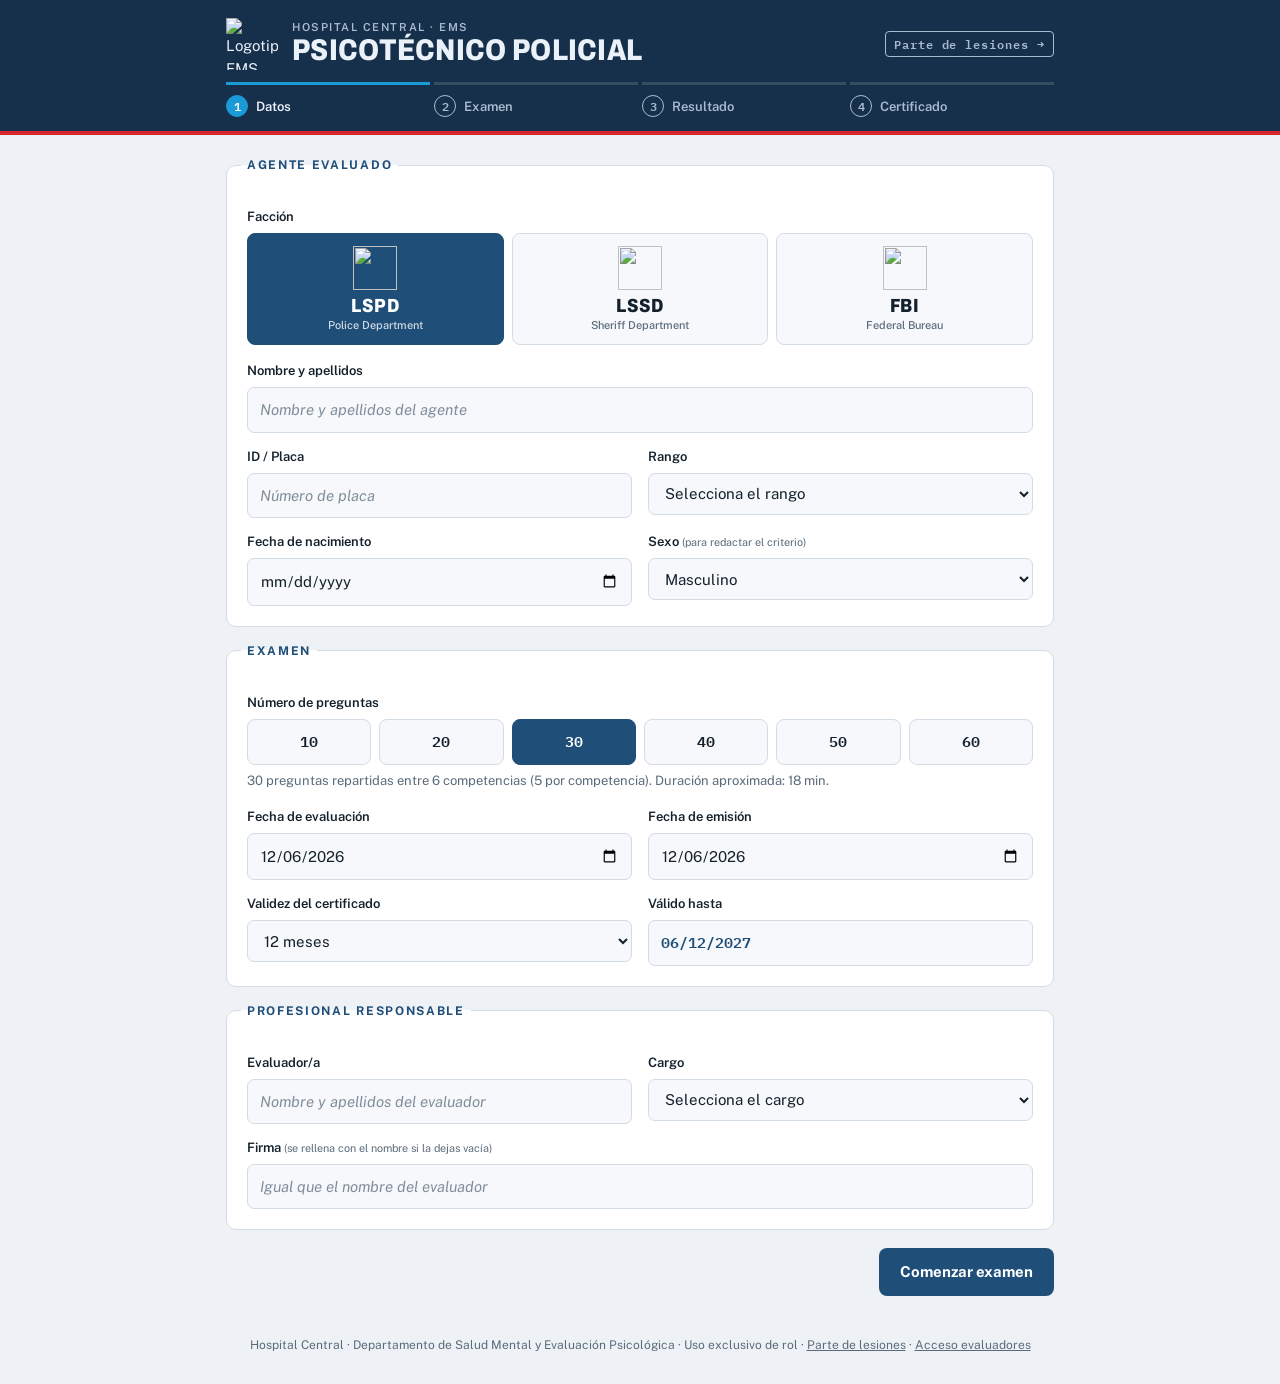
==== index.html @ ef63d001 "Parte médico de lesiones - parte.html: datos del paciente, hechos que refiere (presunto agresor con " ====
<!doctype html>
<html lang="es">
<head>
<meta charset="utf-8">
<meta name="viewport" content="width=device-width, initial-scale=1, viewport-fit=cover">
<title>Psicotécnico Hospital Central</title>
<meta name="description" content="Examen psicotécnico y certificado del Hospital Central para LSPD, LSSD y FBI.">
<!-- App web (inicio en iPhone/Android) -->
<link rel="manifest" href="manifest.webmanifest">
<meta name="theme-color" content="#16304B">
<meta name="apple-mobile-web-app-capable" content="yes">
<meta name="mobile-web-app-capable" content="yes">
<meta name="apple-mobile-web-app-status-bar-style" content="black-translucent">
<meta name="apple-mobile-web-app-title" content="Psicotécnico">
<link rel="apple-touch-icon" href="assets/app/icon-180.png">
<link rel="icon" type="image/png" sizes="192x192" href="assets/app/icon-192.png">
<link rel="apple-touch-startup-image" media="(device-width: 440px) and (device-height: 956px) and (-webkit-device-pixel-ratio: 3) and (orientation: portrait)" href="assets/app/splash-1320x2868.png">
<link rel="apple-touch-startup-image" media="(device-width: 420px) and (device-height: 912px) and (-webkit-device-pixel-ratio: 3) and (orientation: portrait)" href="assets/app/splash-1260x2736.png">
<link rel="apple-touch-startup-image" media="(device-width: 402px) and (device-height: 874px) and (-webkit-device-pixel-ratio: 3) and (orientation: portrait)" href="assets/app/splash-1206x2622.png">
<link rel="apple-touch-startup-image" media="(device-width: 430px) and (device-height: 932px) and (-webkit-device-pixel-ratio: 3) and (orientation: portrait)" href="assets/app/splash-1290x2796.png">
<link rel="apple-touch-startup-image" media="(device-width: 393px) and (device-height: 852px) and (-webkit-device-pixel-ratio: 3) and (orientation: portrait)" href="assets/app/splash-1179x2556.png">
<link rel="apple-touch-startup-image" media="(device-width: 428px) and (device-height: 926px) and (-webkit-device-pixel-ratio: 3) and (orientation: portrait)" href="assets/app/splash-1284x2778.png">
<link rel="apple-touch-startup-image" media="(device-width: 390px) and (device-height: 844px) and (-webkit-device-pixel-ratio: 3) and (orientation: portrait)" href="assets/app/splash-1170x2532.png">
<link rel="apple-touch-startup-image" media="(device-width: 375px) and (device-height: 812px) and (-webkit-device-pixel-ratio: 3) and (orientation: portrait)" href="assets/app/splash-1125x2436.png">
<link rel="apple-touch-startup-image" media="(device-width: 414px) and (device-height: 896px) and (-webkit-device-pixel-ratio: 3) and (orientation: portrait)" href="assets/app/splash-1242x2688.png">
<link rel="apple-touch-startup-image" media="(device-width: 414px) and (device-height: 896px) and (-webkit-device-pixel-ratio: 2) and (orientation: portrait)" href="assets/app/splash-828x1792.png">
<link rel="apple-touch-startup-image" media="(device-width: 414px) and (device-height: 736px) and (-webkit-device-pixel-ratio: 3) and (orientation: portrait)" href="assets/app/splash-1242x2208.png">
<link rel="apple-touch-startup-image" media="(device-width: 375px) and (device-height: 667px) and (-webkit-device-pixel-ratio: 2) and (orientation: portrait)" href="assets/app/splash-750x1334.png">
<link rel="preconnect" href="https://fonts.googleapis.com">
<link rel="preconnect" href="https://fonts.gstatic.com" crossorigin>
<link rel="stylesheet" href="https://fonts.googleapis.com/css2?family=Archivo:wdth,wght@75..100,500..800&family=Public+Sans:wght@400;500;600;700&family=IBM+Plex+Mono:wght@500;600&family=Fraunces:opsz,wght,SOFT,WONK@72,800,100,1&family=Questrial&family=Pinyon+Script&display=swap">
<link rel="stylesheet" href="css/styles.css">
</head>
<body>
<!--APP-->
<header class="cabecera">
  <div class="cabecera-in">
    <img class="cabecera-logo" src="assets/logo-ems.png" alt="Logotipo EMS" width="56" height="56">
    <div class="cabecera-txt">
      <span class="cabecera-org">Hospital Central · EMS</span>
      <h1>Psicotécnico policial</h1>
    </div>
    <a class="facciones-tag enlace-cab" href="parte.html">Parte de lesiones →</a>
  </div>
  <ol class="pasos" id="pasos">
    <li data-paso="datos" class="activo"><span>1</span>Datos</li>
    <li data-paso="examen"><span>2</span>Examen</li>
    <li data-paso="resultado"><span>3</span>Resultado</li>
    <li data-paso="certificado"><span>4</span>Certificado</li>
  </ol>
</header>

<main class="contenedor">

  <!-- 1 · DATOS -->
  <section id="vista-datos" class="vista">
    <form id="form-datos" novalidate>
      <fieldset class="bloque">
        <legend>Agente evaluado</legend>
        <div class="campo campo-ancho">
          <span class="etiqueta" id="lbl-faccion">Facción</span>
          <div class="segmentos faccion" role="radiogroup" aria-labelledby="lbl-faccion">
            <label><input type="radio" name="faccion" id="f-lspd" value="LSPD" checked><span><img src="assets/facciones/lspd-256.png" alt="" width="44" height="44"><b>LSPD</b><small>Police Department</small></span></label>
            <label><input type="radio" name="faccion" id="f-lssd" value="LSSD"><span><img src="assets/facciones/lssd-256.png" alt="" width="44" height="44"><b>LSSD</b><small>Sheriff Department</small></span></label>
            <label><input type="radio" name="faccion" id="f-fbi" value="FBI"><span><img src="assets/facciones/fbi-256.png" alt="" width="44" height="44"><b>FBI</b><small>Federal Bureau</small></span></label>
          </div>
        </div>
        <div class="rejilla">
          <label class="campo campo-ancho"><span class="etiqueta">Nombre y apellidos</span>
            <input id="nombre" name="nombre" required autocomplete="off" placeholder="Nombre y apellidos del agente"></label>
          <label class="campo"><span class="etiqueta">ID / Placa</span>
            <input id="placa" name="placa" required autocomplete="off" placeholder="Número de placa" inputmode="numeric"></label>
          <div class="campo"><label class="etiqueta" for="rango-sel">Rango</label>
            <select id="rango-sel" name="rango-sel" required></select>
            <input id="rango" name="rango" autocomplete="off" placeholder="Escribe el rango" aria-label="Rango (escrito a mano)" hidden></div>
          <label class="campo"><span class="etiqueta">Fecha de nacimiento</span>
            <input id="nacimiento" name="nacimiento" type="date" required></label>
          <label class="campo"><span class="etiqueta">Sexo <small>(para redactar el criterio)</small></span>
            <select id="sexo" name="sexo"><option value="M">Masculino</option><option value="F">Femenino</option></select></label>
        </div>
      </fieldset>

      <fieldset class="bloque">
        <legend>Examen</legend>
        <div class="campo campo-ancho">
          <span class="etiqueta" id="lbl-num">Número de preguntas</span>
          <div class="segmentos numeros" role="radiogroup" aria-labelledby="lbl-num">
            <label><input type="radio" name="num" id="n10" value="10"><span>10</span></label>
            <label><input type="radio" name="num" id="n20" value="20"><span>20</span></label>
            <label><input type="radio" name="num" id="n30" value="30" checked><span>30</span></label>
            <label><input type="radio" name="num" id="n40" value="40"><span>40</span></label>
            <label><input type="radio" name="num" id="n50" value="50"><span>50</span></label>
            <label><input type="radio" name="num" id="n60" value="60"><span>60</span></label>
          </div>
          <p class="ayuda" id="ayuda-num"></p>
        </div>
        <div class="rejilla">
          <label class="campo"><span class="etiqueta">Fecha de evaluación</span>
            <input id="fecha-evaluacion" type="date" required></label>
          <label class="campo"><span class="etiqueta">Fecha de emisión</span>
            <input id="fecha-emision" type="date" required></label>
          <label class="campo"><span class="etiqueta">Validez del certificado</span>
            <select id="validez"><option value="6">6 meses</option><option value="12" selected>12 meses</option><option value="24">24 meses</option></select></label>
          <div class="campo"><span class="etiqueta">Válido hasta</span><output id="valido-hasta" class="dato-fijo">—</output></div>
        </div>
      </fieldset>

      <fieldset class="bloque">
        <legend>Profesional responsable</legend>
        <p class="recordado" id="evaluador-recordado" hidden>Datos del último evaluador recordados en este navegador. <button type="button" class="btn-texto" id="btn-olvidar">Borrar</button></p>
        <div class="rejilla">
          <label class="campo"><span class="etiqueta">Evaluador/a</span>
            <input id="evaluador" required autocomplete="off" placeholder="Nombre y apellidos del evaluador"></label>
          <div class="campo"><label class="etiqueta" for="cargo-sel">Cargo</label>
            <select id="cargo-sel" name="cargo-sel" required></select>
            <input id="cargo" name="cargo" autocomplete="off" placeholder="Escribe el cargo" aria-label="Cargo (escrito a mano)" hidden></div>
          <label class="campo campo-ancho"><span class="etiqueta">Firma <small>(se rellena con el nombre si la dejas vacía)</small></span>
            <input id="firma" autocomplete="off" placeholder="Igual que el nombre del evaluador"></label>
        </div>
      </fieldset>

      <p class="error" id="error-datos" role="alert" hidden></p>
      <div class="acciones">
        <button type="submit" class="btn btn-primario" id="btn-comenzar">Comenzar examen</button>
      </div>
    </form>
  </section>

  <!-- 2 · EXAMEN -->
  <section id="vista-examen" class="vista" hidden>
    <div class="examen-cab">
      <div class="examen-agente"><img id="examen-logo" src="" alt="" width="40" height="40" hidden><span id="examen-agente"></span></div>
      <div class="progreso-txt"><b id="p-actual">1</b> / <span id="p-total">30</span></div>
    </div>
    <div class="barra" aria-hidden="true"><div class="barra-relleno" id="barra"></div></div>
    <article class="pregunta" aria-live="polite">
      <span class="chip" id="p-competencia"></span>
      <h2 id="p-texto"></h2>
      <div class="opciones" id="p-opciones" role="radiogroup" aria-labelledby="p-texto"></div>
      <p class="ayuda teclado">Atajo: teclas 1 a 4 para elegir, Intro para avanzar.</p>
    </article>
    <div class="acciones acciones-examen">
      <button type="button" class="btn btn-sec" id="btn-anterior">Anterior</button>
      <button type="button" class="btn btn-primario" id="btn-siguiente" disabled>Siguiente</button>
    </div>
    <div class="cancelar">
      <button type="button" class="btn-texto" id="btn-cancelar">Cancelar examen</button>
      <div class="confirmar" id="confirmar-cancelar" hidden>
        <span>Se perderán las respuestas.</span>
        <button type="button" class="btn btn-peligro btn-peq" id="btn-cancelar-si">Sí, cancelar</button>
        <button type="button" class="btn btn-sec btn-peq" id="btn-cancelar-no">Seguir</button>
      </div>
    </div>
  </section>

  <!-- 3 · RESULTADO -->
  <section id="vista-resultado" class="vista" hidden>
    <div class="veredicto" id="veredicto">
      <div class="veredicto-num"><span id="r-pct">0</span><small>%</small></div>
      <div class="veredicto-txt">
        <span class="pill" id="r-pill">APTO/A</span>
        <p id="r-resumen"></p>
        <ul class="motivos" id="r-motivos"></ul>
      </div>
    </div>

    <div class="bloque">
      <h3 class="titulo-bloque">Competencias</h3>
      <div class="competencias" id="r-competencias"></div>
    </div>

    <div class="bloque">
      <div class="titulo-fila">
        <h3 class="titulo-bloque">Observaciones del certificado</h3>
        <button type="button" class="btn-texto" id="btn-regenerar">Volver al texto automático</button>
      </div>
      <textarea id="observaciones" rows="4" maxlength="420"></textarea>
      <p class="ayuda" id="ayuda-obs"></p>
      <div class="campo resultado-final">
        <span class="etiqueta" id="lbl-res">Resultado que figurará en el certificado</span>
        <div class="segmentos res" role="radiogroup" aria-labelledby="lbl-res">
          <label><input type="radio" name="res" id="res-apto" value="apto"><span>Apto/a</span></label>
          <label><input type="radio" name="res" id="res-noapto" value="noapto"><span>No apto/a</span></label>
        </div>
        <p class="ayuda" id="ayuda-res"></p>
      </div>
    </div>

    <details class="bloque revision">
      <summary>Revisar respuestas</summary>
      <ol id="r-revision"></ol>
    </details>

    <div class="acciones">
      <button type="button" class="btn btn-sec" id="btn-repetir">Repetir examen</button>
      <button type="button" class="btn btn-primario" id="btn-certificado">Generar certificado</button>
    </div>
  </section>

  <!-- 4 · CERTIFICADO -->
  <section id="vista-certificado" class="vista" hidden>
    <div class="acciones acciones-cert">
      <button type="button" class="btn btn-primario" id="btn-png">Descargar PNG</button>
      <button type="button" class="btn btn-primario" id="btn-pdf">Descargar PDF</button>
      <button type="button" class="btn btn-sec" id="btn-editar">Editar observaciones</button>
      <button type="button" class="btn btn-sec" id="btn-nueva">Nueva evaluación</button>
    </div>
    <p class="aviso" id="aviso-descarga" hidden></p>
    <div class="hoja"><canvas id="lienzo" width="1224" height="2016" aria-label="Certificado de psicotécnico"></canvas></div>
  </section>
</main>

<footer class="pie">Hospital Central · Departamento de Salud Mental y Evaluación Psicológica · Uso exclusivo de rol · <a href="parte.html">Parte de lesiones</a> · <a href="admin.html">Acceso evaluadores</a></footer>
<!--/APP-->

<script src="js/hospital.js"></script>
<script src="js/preguntas.js"></script>
<script src="js/evaluacion.js"></script>
<script src="js/certificado.js"></script>
<script src="js/pdf.js"></script>
<script src="js/app.js"></script>
</body>
</html>
---- css/styles.css ----
/* Layout: cabecera institucional azul marino + columna única de formulario clínico, ancho 860px */
:root {
  --bg: #EEF2F6;
  --surface: #FFFFFF;
  --surface-2: #F6F8FB;
  --ink: #14202B;
  --muted: #5A6B7A;
  --line: #D3DCE5;
  --accent: #1F4E79;
  --accent-ink: #FFFFFF;
  --accent-2: #1A9AD6;
  --ems: #D7262E;
  --ok: #1E7F4F;
  --ok-bg: #E3F3EA;
  --bad: #B3261E;
  --bad-bg: #FBE7E5;
  --warn: #9A6200;
  --head-bg: #16304B;
  --head-ink: #EAF1F8;
  --head-muted: #A9BCCF;

  --f-display: "Archivo", "Arial Narrow", Arial, sans-serif;
  --f-body: "Public Sans", "Segoe UI", Roboto, Arial, sans-serif;
  --f-mono: "IBM Plex Mono", ui-monospace, Menlo, Consolas, monospace;

  --r: 10px;
  --sombra: 0 1px 2px rgba(20, 32, 43, .06), 0 6px 18px rgba(20, 32, 43, .06);
}
@media (prefers-color-scheme: dark) {
  :root:not([data-theme="light"]) {
    --bg: #0D141B; --surface: #15202A; --surface-2: #1A2733; --ink: #E5ECF2; --muted: #93A4B3; --line: #2A3A48;
    --accent: #7DB3E3; --accent-ink: #0B1520; --accent-2: #4FB8E8; --ems: #FF5A60;
    --ok: #5CCB93; --ok-bg: #12301F; --bad: #FF7B70; --bad-bg: #3A1714; --warn: #E7B04A;
    --head-bg: #0A1A2A; --head-ink: #E5ECF2; --head-muted: #8EA4BA;
    --sombra: 0 1px 2px rgba(0, 0, 0, .3); color-scheme: dark;
  }
}
:root[data-theme="dark"] {
  --bg: #0D141B; --surface: #15202A; --surface-2: #1A2733; --ink: #E5ECF2; --muted: #93A4B3; --line: #2A3A48;
  --accent: #7DB3E3; --accent-ink: #0B1520; --accent-2: #4FB8E8; --ems: #FF5A60;
  --ok: #5CCB93; --ok-bg: #12301F; --bad: #FF7B70; --bad-bg: #3A1714; --warn: #E7B04A;
  --head-bg: #0A1A2A; --head-ink: #E5ECF2; --head-muted: #8EA4BA;
  --sombra: 0 1px 2px rgba(0, 0, 0, .3); color-scheme: dark;
}

* { box-sizing: border-box; }
[hidden] { display: none !important; }
body {
  margin: 0; background: var(--bg); color: var(--ink);
  font: 400 15px/1.55 var(--f-body);
  -webkit-font-smoothing: antialiased;
}
h1, h2, h3 { font-family: var(--f-display); text-wrap: balance; margin: 0; }
button, input, select, textarea { font: inherit; color: inherit; }
:focus-visible { outline: 3px solid var(--accent-2); outline-offset: 2px; }

/* ── Cabecera ── */
.cabecera { background: var(--head-bg); color: var(--head-ink); border-bottom: 4px solid var(--ems); }
/* Como app de inicio en iPhone la barra de estado es translúcida: la cabecera se extiende por debajo */
.cabecera { padding-top: env(safe-area-inset-top, 0px); }
body { padding-left: env(safe-area-inset-left, 0px); padding-right: env(safe-area-inset-right, 0px); }
.pie { padding-bottom: calc(30px + env(safe-area-inset-bottom, 0px)); }
.cabecera-in, .pasos { max-width: 860px; margin: 0 auto; padding-inline: 16px; }
.cabecera-in { display: flex; align-items: center; gap: 14px; padding-block: 18px 12px; }
.cabecera-logo { width: 52px; height: 52px; flex: none; }
.cabecera-txt { min-width: 0; flex: 1; display: flex; flex-direction: column; }
.cabecera-org { font: 600 11px/1.2 var(--f-body); letter-spacing: .14em; text-transform: uppercase; color: var(--head-muted); }
.cabecera h1 { font-size: clamp(22px, 5vw, 30px); font-weight: 800; font-stretch: 85%; letter-spacing: .01em; text-transform: uppercase; line-height: 1.1; }
.facciones-tag { font: 600 12px/1 var(--f-mono); letter-spacing: .08em; color: var(--head-muted); border: 1px solid currentColor; border-radius: 4px; padding: 6px 8px; white-space: nowrap; }
.pasos { list-style: none; display: grid; grid-template-columns: repeat(4, 1fr); gap: 4px; padding-block: 0 14px; margin-block: 0; }
.pasos li { display: flex; align-items: center; gap: 8px; font: 600 13px/1 var(--f-body); color: var(--head-muted); padding-top: 10px; border-top: 3px solid rgba(255,255,255,.14); }
.pasos li span { font-family: var(--f-mono); font-size: 12px; width: 22px; height: 22px; border-radius: 50%; display: grid; place-items: center; border: 1px solid currentColor; flex: none; }
.pasos li.activo { color: var(--head-ink); border-top-color: var(--accent-2); }
.pasos li.activo span { background: var(--accent-2); border-color: var(--accent-2); color: #fff; }
.pasos li.hecho { color: var(--head-ink); border-top-color: rgba(255,255,255,.45); }

/* ── Contenedor ── */
.contenedor { max-width: 860px; margin: 0 auto; padding: 24px 16px 40px; display: block; }
.vista { display: flex; flex-direction: column; gap: 18px; }
#form-datos { display: flex; flex-direction: column; gap: 18px; }

.bloque { background: var(--surface); border: 1px solid var(--line); border-radius: var(--r); padding: 20px; margin: 0; min-width: 0; display: flex; flex-direction: column; gap: 16px; }
fieldset.bloque { display: block; }
fieldset.bloque > * + * { margin-top: 16px; }
legend { font: 700 12px/1 var(--f-body); letter-spacing: .14em; text-transform: uppercase; color: var(--accent); padding: 0 6px; margin-left: -6px; }
.titulo-bloque { font: 700 12px/1 var(--f-body); letter-spacing: .14em; text-transform: uppercase; color: var(--accent); }
.titulo-fila { display: flex; justify-content: space-between; align-items: center; gap: 12px; flex-wrap: wrap; }

.rejilla { display: grid; grid-template-columns: repeat(2, minmax(0, 1fr)); gap: 14px 16px; }
.campo { display: flex; flex-direction: column; gap: 6px; min-width: 0; }
.campo-ancho { grid-column: 1 / -1; }
.etiqueta { font-weight: 600; font-size: 13px; color: var(--ink); }
.etiqueta small { font-weight: 400; color: var(--muted); }
input:not([type=radio]), select, textarea, .dato-fijo {
  width: 100%; background: var(--surface-2); border: 1px solid var(--line); border-radius: 7px;
  padding: 10px 12px; min-height: 42px;
}
textarea { resize: vertical; line-height: 1.5; }
input:hover, select:hover, textarea:hover { border-color: var(--muted); }
input[aria-invalid], select[aria-invalid] { border-color: var(--bad); background: var(--bad-bg); }
.dato-fijo { display: flex; align-items: center; font-family: var(--f-mono); font-weight: 600; color: var(--accent); }
::placeholder { color: var(--muted); opacity: .75; font-style: italic; }
.recordado { margin: 0; font-size: 13px; color: var(--muted); display: flex; gap: 8px; align-items: center; flex-wrap: wrap; }
.ayuda { margin: 0; font-size: 13px; color: var(--muted); }
.error { margin: 0; padding: 10px 14px; border-radius: 7px; background: var(--bad-bg); color: var(--bad); font-weight: 600; }
.aviso { margin: 0; padding: 10px 14px; border-radius: 7px; background: var(--surface); border: 1px solid var(--line); color: var(--muted); font-size: 14px; }

/* Segmentos (radios con estilo) */
.segmentos { display: grid; gap: 8px; }
.segmentos.faccion { grid-template-columns: repeat(3, minmax(0, 1fr)); }
.segmentos.numeros { grid-template-columns: repeat(6, minmax(0, 1fr)); }
.segmentos.res { grid-template-columns: repeat(2, minmax(0, 160px)); }
.segmentos label { position: relative; cursor: pointer; }
.segmentos input { position: absolute; opacity: 0; inset: 0; margin: 0; cursor: pointer; }
.segmentos span {
  display: flex; flex-direction: column; align-items: center; justify-content: center; gap: 2px; text-align: center;
  min-height: 46px; padding: 8px; border: 1px solid var(--line); border-radius: 8px; background: var(--surface-2);
  font-family: var(--f-mono); font-weight: 600; transition: background .12s, border-color .12s;
}
.segmentos.faccion span { padding-block: 12px; gap: 4px; }
.segmentos span img { width: 44px; height: 44px; object-fit: contain; margin-bottom: 2px; }
.segmentos span b { font: 800 19px/1 var(--f-display); font-stretch: 85%; letter-spacing: .04em; }
.segmentos span small { font: 500 11px/1.2 var(--f-body); color: var(--muted); }
.segmentos label:hover span { border-color: var(--muted); }
.segmentos input:checked + span { background: var(--accent); border-color: var(--accent); color: var(--accent-ink); }
.segmentos input:checked + span small { color: inherit; opacity: .8; }
.segmentos input:focus-visible + span { outline: 3px solid var(--accent-2); outline-offset: 2px; }

/* Botones */
.acciones { display: flex; justify-content: flex-end; gap: 10px; flex-wrap: wrap; }
.btn { border: 1px solid transparent; border-radius: 8px; padding: 11px 20px; min-height: 44px; font-weight: 700; cursor: pointer; transition: filter .12s, background .12s; }
.btn-primario { background: var(--accent); color: var(--accent-ink); }
.btn-primario:hover { filter: brightness(1.1); }
.btn-primario:disabled { opacity: .45; cursor: not-allowed; filter: none; }
.btn-sec { background: var(--surface); border-color: var(--line); color: var(--ink); }
.btn-sec:hover { border-color: var(--muted); }
.btn-sec:disabled { opacity: .45; cursor: not-allowed; }
.btn-peligro { background: var(--bad); color: #fff; }
.btn-peq { padding: 6px 12px; min-height: 34px; font-size: 13px; }
.btn-texto { background: none; border: 0; padding: 4px 0; color: var(--accent); font-weight: 600; cursor: pointer; text-decoration: underline; text-underline-offset: 3px; }

/* ── Examen ── */
.examen-cab { display: flex; justify-content: space-between; align-items: baseline; gap: 12px; flex-wrap: wrap; }
.examen-agente { font-weight: 600; min-width: 0; display: flex; align-items: center; gap: 10px; }
.examen-agente img { width: 40px; height: 40px; object-fit: contain; flex: none; }
.examen-agente small { color: var(--muted); font-weight: 400; }
.progreso-txt { font-family: var(--f-mono); color: var(--muted); font-variant-numeric: tabular-nums; }
.progreso-txt b { color: var(--ink); font-size: 20px; }
.barra { height: 6px; border-radius: 3px; background: var(--line); overflow: hidden; }
.barra-relleno { height: 100%; width: 0; background: var(--accent-2); transition: width .25s ease; }
.pregunta { background: var(--surface); border: 1px solid var(--line); border-radius: var(--r); padding: 22px; display: flex; flex-direction: column; gap: 16px; box-shadow: var(--sombra); }
.chip { align-self: flex-start; font: 600 11px/1 var(--f-body); letter-spacing: .1em; text-transform: uppercase; color: var(--accent); background: var(--surface-2); border: 1px solid var(--line); border-radius: 999px; padding: 6px 10px; }
.pregunta h2 { font-family: var(--f-body); font-size: clamp(18px, 3.4vw, 21px); font-weight: 600; line-height: 1.4; }
.opciones { display: flex; flex-direction: column; gap: 10px; }
.opcion { display: grid; grid-template-columns: 32px minmax(0, 1fr); gap: 12px; align-items: start; text-align: left; width: 100%; padding: 13px 14px; border: 1px solid var(--line); border-radius: 9px; background: var(--surface-2); cursor: pointer; transition: border-color .12s, background .12s; }
.opcion:hover { border-color: var(--accent-2); }
.opcion .letra { font: 600 14px/32px var(--f-mono); width: 32px; height: 32px; text-align: center; border-radius: 6px; border: 1px solid var(--line); background: var(--surface); }
.opcion .txt { padding-top: 5px; }
.opcion[aria-checked="true"] { border-color: var(--accent); background: var(--surface); box-shadow: inset 4px 0 0 var(--accent); }
.opcion[aria-checked="true"] .letra { background: var(--accent); border-color: var(--accent); color: var(--accent-ink); }
.teclado { font-size: 12px; }
.acciones-examen { justify-content: space-between; }
.cancelar { display: flex; justify-content: center; flex-direction: column; align-items: center; gap: 8px; }
.confirmar { display: flex; gap: 8px; align-items: center; flex-wrap: wrap; justify-content: center; font-size: 14px; color: var(--muted); }

/* ── Resultado ── */
.veredicto { display: grid; grid-template-columns: auto minmax(0, 1fr); gap: 22px; align-items: center; background: var(--surface); border: 1px solid var(--line); border-left: 6px solid var(--ok); border-radius: var(--r); padding: 22px; box-shadow: var(--sombra); }
.veredicto.no { border-left-color: var(--bad); }
.veredicto-num { font: 800 64px/1 var(--f-display); font-stretch: 80%; font-variant-numeric: tabular-nums; color: var(--ok); }
.veredicto.no .veredicto-num { color: var(--bad); }
.veredicto-num small { font-size: 28px; margin-left: 2px; }
.veredicto-txt { display: flex; flex-direction: column; gap: 8px; align-items: flex-start; min-width: 0; }
.veredicto-txt p { margin: 0; color: var(--muted); }
.pill { font: 700 13px/1 var(--f-body); letter-spacing: .1em; padding: 7px 12px; border-radius: 999px; background: var(--ok-bg); color: var(--ok); }
.veredicto.no .pill { background: var(--bad-bg); color: var(--bad); }
.motivos { margin: 0; padding-left: 18px; color: var(--bad); font-size: 14px; }
.motivos:empty { display: none; }

.competencias { display: flex; flex-direction: column; gap: 12px; }
.comp { display: grid; grid-template-columns: minmax(0, 1fr) 54px; gap: 6px 12px; align-items: center; }
.comp-nombre { font-weight: 600; font-size: 14px; }
.comp-nombre small { color: var(--muted); font-weight: 400; }
.comp-pct { font: 600 14px var(--f-mono); text-align: right; font-variant-numeric: tabular-nums; }
.comp-barra { grid-column: 1 / -1; height: 8px; border-radius: 4px; background: var(--line); position: relative; overflow: hidden; }
.comp-barra i { position: absolute; inset: 0 auto 0 0; background: var(--ok); border-radius: 4px; }
.comp-barra i.medio { background: var(--warn); }
.comp-barra i.bajo { background: var(--bad); }
.comp-barra::after { content: ""; position: absolute; top: 0; bottom: 0; left: 70%; width: 2px; background: var(--surface); }
.resultado-final { margin-top: 4px; }

.revision summary { cursor: pointer; font: 700 12px/1 var(--f-body); letter-spacing: .14em; text-transform: uppercase; color: var(--accent); }
.revision ol { margin: 0; padding-left: 22px; display: flex; flex-direction: column; gap: 10px; font-size: 14px; }
.revision li span { display: block; color: var(--muted); }
.revision .p0 { color: var(--bad); font-weight: 600; }
.revision .p3 { color: var(--ok); }

/* ── Certificado ── */
.acciones-cert { justify-content: flex-start; }
.hoja { background: var(--surface); border: 1px solid var(--line); border-radius: var(--r); padding: 12px; box-shadow: var(--sombra); }
.hoja canvas { display: block; width: 100%; max-width: 100%; height: auto; background: #fff; border-radius: 4px; }

.pie { max-width: 860px; margin: 0 auto; padding: 0 16px 30px; font-size: 12px; color: var(--muted); text-align: center; }

@media (max-width: 620px) {
  .rejilla { grid-template-columns: minmax(0, 1fr); }
  .segmentos.numeros { grid-template-columns: repeat(3, minmax(0, 1fr)); }
  .facciones-tag { display: none; }
  .pasos li { font-size: 0; gap: 0; justify-content: center; }
  .veredicto { grid-template-columns: minmax(0, 1fr); gap: 12px; }
  .bloque, .pregunta { padding: 16px; }
  .acciones .btn { flex: 1 1 auto; }
}
@media (prefers-reduced-motion: reduce) { * { transition: none !important; } }

/* ── Acceso evaluadores (admin.html) ── */
.enlace-cab { text-decoration: none; color: var(--head-muted); }
.enlace-cab:hover { color: var(--head-ink); }
.acceso { max-width: 460px; margin: 20px auto 0; width: 100%; }
.leyenda { display: flex; flex-wrap: wrap; gap: 8px; }
.nota { display: inline-block; font: 700 12px/1 var(--f-body); letter-spacing: .04em; padding: 6px 9px; border-radius: 999px; white-space: nowrap; }
.nota.n3 { background: var(--ok-bg); color: var(--ok); }
.nota.n2 { background: var(--surface-2); color: var(--accent); border: 1px solid var(--line); }
.nota.n1 { background: var(--surface-2); color: var(--warn); border: 1px solid var(--line); }
.nota.n0 { background: var(--bad-bg); color: var(--bad); }
.glosario summary { cursor: pointer; font: 700 12px/1 var(--f-body); letter-spacing: .14em; text-transform: uppercase; color: var(--accent); }
.glosario-rejilla { display: grid; grid-template-columns: repeat(auto-fit, minmax(240px, 1fr)); gap: 18px; }
.glosario-grupo h3 { font: 700 14px/1.2 var(--f-body); margin-bottom: 8px; }
.glosario-grupo dl { display: grid; grid-template-columns: minmax(0, 92px) minmax(0, 1fr); gap: 6px 12px; margin: 0; font-size: 14px; }
.glosario-grupo dt { font-family: var(--f-mono); font-weight: 600; color: var(--accent); font-size: 13px; }
.glosario-grupo dd { margin: 0; color: var(--ink); }
.filtros { display: grid; grid-template-columns: minmax(0, 2fr) minmax(0, 1fr); gap: 14px 16px; }
.lista-preguntas { display: flex; flex-direction: column; gap: 14px; }
.item-pregunta { background: var(--surface); border: 1px solid var(--line); border-radius: var(--r); padding: 18px 20px; display: flex; flex-direction: column; gap: 12px; }
.item-cab { display: flex; align-items: center; gap: 10px; }
.item-num { font: 600 13px/1 var(--f-mono); color: var(--muted); min-width: 26px; }
.item-pregunta h3 { font: 600 17px/1.4 var(--f-body); }
.item-opciones { list-style: none; margin: 0; padding: 0; display: flex; flex-direction: column; gap: 8px; }
.item-opciones .op { display: grid; grid-template-columns: 140px minmax(0, 1fr); gap: 12px; align-items: start; font-size: 15px; padding: 8px 10px; border-radius: 8px; }
.item-opciones .op.p3 { background: var(--ok-bg); }
.item-opciones .op.p0 { background: var(--bad-bg); }
.item-opciones .op .nota { justify-self: start; }
.pie a { color: var(--muted); }
@media (max-width: 620px) {
  .filtros { grid-template-columns: minmax(0, 1fr); }
  .item-opciones .op { grid-template-columns: minmax(0, 1fr); gap: 6px; }
}

/* ── Parte médico de lesiones (parte.html) ── */
.cabecera-parte { border-bottom-color: var(--ems); }
.pasos-2 { grid-template-columns: repeat(2, 1fr); }
.intro-parte { display: flex; gap: 14px; align-items: center; justify-content: space-between; flex-wrap: wrap; background: var(--surface); border: 1px solid var(--line); border-left: 5px solid var(--ems); border-radius: var(--r); padding: 14px 18px; }
.intro-parte p { margin: 0; flex: 1 1 360px; min-width: 0; color: var(--muted); font-size: 14px; }
.intro-parte b { color: var(--ink); }
.segmentos.tres { grid-template-columns: repeat(3, minmax(0, 1fr)); }
.segmentos.cuatro { grid-template-columns: repeat(4, minmax(0, 1fr)); }
.segmentos.tres span, .segmentos.cuatro span { font-family: var(--f-body); font-size: 14px; }
.rejilla-4 { grid-template-columns: repeat(4, minmax(0, 1fr)); }
.campo-media { max-width: 320px; }
.chips { display: flex; flex-wrap: wrap; gap: 8px; }
.chips label { position: relative; cursor: pointer; }
.chips input { position: absolute; opacity: 0; inset: 0; margin: 0; cursor: pointer; }
.chips span { display: inline-flex; align-items: center; gap: 6px; min-height: 36px; padding: 6px 13px; border: 1px solid var(--line); border-radius: 999px; background: var(--surface-2); font-size: 14px; font-weight: 600; transition: background .12s, border-color .12s; }
.chips span::before { content: "+"; font-weight: 700; color: var(--muted); }
.chips label:hover span { border-color: var(--muted); }
.chips input:checked + span { background: var(--accent); border-color: var(--accent); color: var(--accent-ink); }
.chips input:checked + span::before { content: "✓"; color: inherit; }
.chips input:focus-visible + span { outline: 3px solid var(--accent-2); outline-offset: 2px; }
.lista-lesiones { display: flex; flex-direction: column; gap: 10px; }
.lesion { display: grid; grid-template-columns: 30px minmax(0, 1.3fr) minmax(0, 1.3fr) minmax(0, .8fr) 40px; grid-template-areas: "n z t g x" "n d d d x"; gap: 8px 10px; align-items: center; padding: 12px; border: 1px solid var(--line); border-radius: 9px; background: var(--surface-2); }
.lesion-num { grid-area: n; width: 28px; height: 28px; border-radius: 50%; background: var(--ems); color: #fff; display: grid; place-items: center; font: 700 13px/1 var(--f-mono); align-self: start; margin-top: 7px; }
.lesion .l-zona { grid-area: z; } .lesion .l-tipo { grid-area: t; } .lesion .l-grav { grid-area: g; } .lesion .l-desc { grid-area: d; }
.lesion select, .lesion input { background: var(--surface); }
.btn-quitar { grid-area: x; width: 38px; height: 38px; border-radius: 8px; border: 1px solid var(--line); background: var(--surface); color: var(--muted); cursor: pointer; font-size: 15px; align-self: start; margin-top: 2px; }
.btn-quitar:hover { color: var(--bad); border-color: var(--bad); }
.fila-accion { display: flex; align-items: center; gap: 14px; flex-wrap: wrap; margin-top: 4px; }
.check { display: inline-flex; align-items: center; gap: 10px; font-weight: 600; font-size: 14px; cursor: pointer; }
.check input { width: 20px; height: 20px; accent-color: var(--accent); }
.bloque .titulo-fila .etiqueta { margin: 0; }
@media (max-width: 720px) {
  .rejilla-4 { grid-template-columns: repeat(2, minmax(0, 1fr)); }
  .lesion { grid-template-columns: 30px minmax(0, 1fr) 40px; grid-template-areas: "n z x" "n t x" "n g x" "n d x"; }
  .segmentos.cuatro { grid-template-columns: repeat(2, minmax(0, 1fr)); }
}
@media (max-width: 460px) {
  .segmentos.tres { grid-template-columns: minmax(0, 1fr); }
  .campo-media { max-width: none; }
}
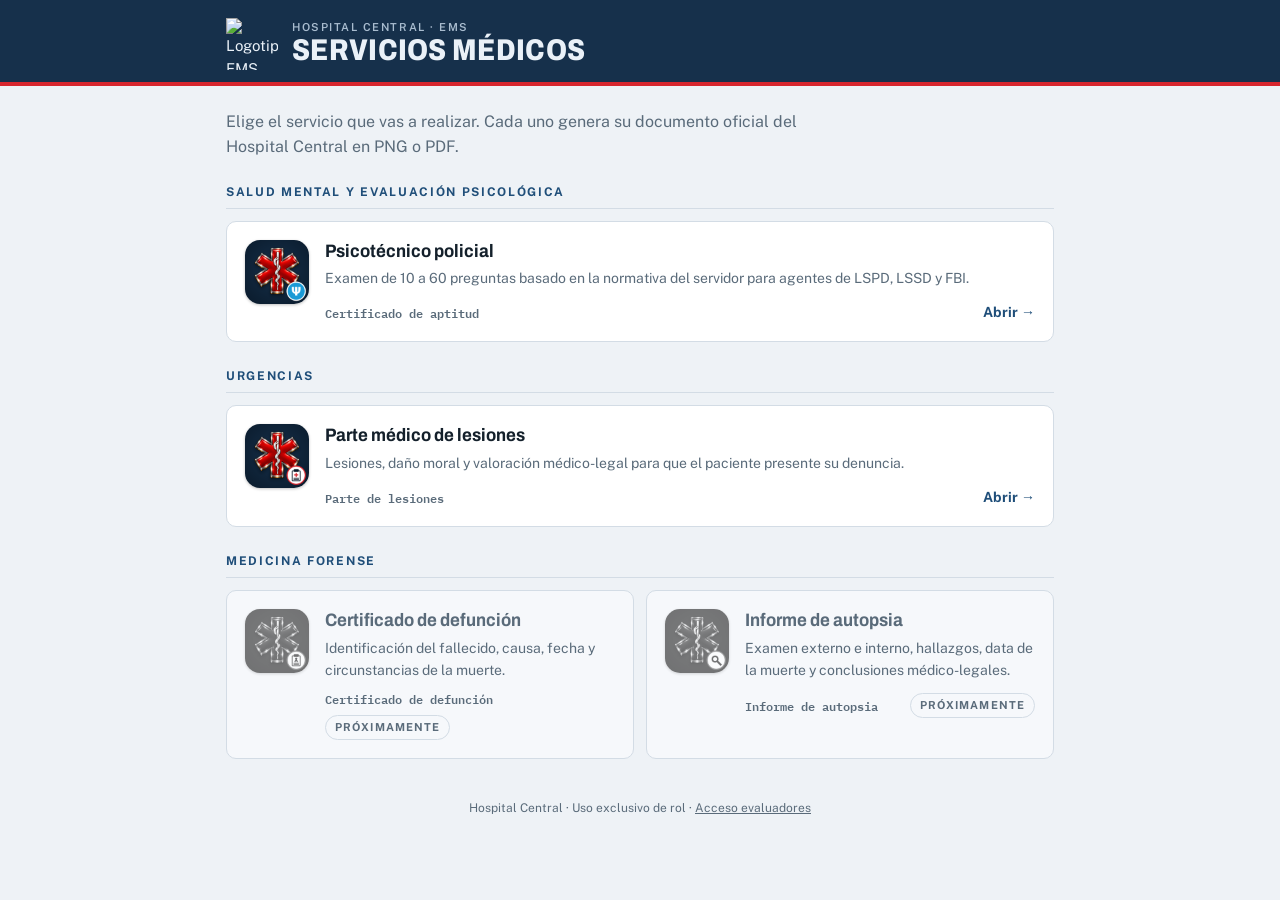
==== commit 9ce42ebb: "Servicios Médicos del Hospital Central: portal de servicios - index.html es ahora el portal: servici" ====
--- a/index.html
+++ b/index.html
@@ -3,15 +3,15 @@
 <head>
 <meta charset="utf-8">
 <meta name="viewport" content="width=device-width, initial-scale=1, viewport-fit=cover">
-<title>Psicotécnico Hospital Central</title>
-<meta name="description" content="Examen psicotécnico y certificado del Hospital Central para LSPD, LSSD y FBI.">
+<title>Servicios Médicos · Hospital Central</title>
+<meta name="description" content="Servicios médicos del Hospital Central (EMS): psicotécnico, parte de lesiones y medicina forense.">
 <!-- App web (inicio en iPhone/Android) -->
 <link rel="manifest" href="manifest.webmanifest">
 <meta name="theme-color" content="#16304B">
 <meta name="apple-mobile-web-app-capable" content="yes">
 <meta name="mobile-web-app-capable" content="yes">
 <meta name="apple-mobile-web-app-status-bar-style" content="black-translucent">
-<meta name="apple-mobile-web-app-title" content="Psicotécnico">
+<meta name="apple-mobile-web-app-title" content="Hospital Central">
 <link rel="apple-touch-icon" href="assets/app/icon-180.png">
 <link rel="icon" type="image/png" sizes="192x192" href="assets/app/icon-192.png">
 <link rel="apple-touch-startup-image" media="(device-width: 440px) and (device-height: 956px) and (-webkit-device-pixel-ratio: 3) and (orientation: portrait)" href="assets/app/splash-1320x2868.png">
@@ -28,7 +28,7 @@
 <link rel="apple-touch-startup-image" media="(device-width: 375px) and (device-height: 667px) and (-webkit-device-pixel-ratio: 2) and (orientation: portrait)" href="assets/app/splash-750x1334.png">
 <link rel="preconnect" href="https://fonts.googleapis.com">
 <link rel="preconnect" href="https://fonts.gstatic.com" crossorigin>
-<link rel="stylesheet" href="https://fonts.googleapis.com/css2?family=Archivo:wdth,wght@75..100,500..800&family=Public+Sans:wght@400;500;600;700&family=IBM+Plex+Mono:wght@500;600&family=Fraunces:opsz,wght,SOFT,WONK@72,800,100,1&family=Questrial&family=Pinyon+Script&display=swap">
+<link rel="stylesheet" href="https://fonts.googleapis.com/css2?family=Archivo:wdth,wght@75..100,500..800&family=Public+Sans:wght@400;500;600;700&family=IBM+Plex+Mono:wght@500;600&display=swap">
 <link rel="stylesheet" href="css/styles.css">
 </head>
 <body>
@@ -38,186 +38,48 @@
     <img class="cabecera-logo" src="assets/logo-ems.png" alt="Logotipo EMS" width="56" height="56">
     <div class="cabecera-txt">
       <span class="cabecera-org">Hospital Central · EMS</span>
-      <h1>Psicotécnico policial</h1>
+      <h1>Servicios médicos</h1>
     </div>
-    <a class="facciones-tag enlace-cab" href="parte.html">Parte de lesiones →</a>
   </div>
-  <ol class="pasos" id="pasos">
-    <li data-paso="datos" class="activo"><span>1</span>Datos</li>
-    <li data-paso="examen"><span>2</span>Examen</li>
-    <li data-paso="resultado"><span>3</span>Resultado</li>
-    <li data-paso="certificado"><span>4</span>Certificado</li>
-  </ol>
 </header>
 
-<main class="contenedor">
-
-  <!-- 1 · DATOS -->
-  <section id="vista-datos" class="vista">
-    <form id="form-datos" novalidate>
-      <fieldset class="bloque">
-        <legend>Agente evaluado</legend>
-        <div class="campo campo-ancho">
-          <span class="etiqueta" id="lbl-faccion">Facción</span>
-          <div class="segmentos faccion" role="radiogroup" aria-labelledby="lbl-faccion">
-            <label><input type="radio" name="faccion" id="f-lspd" value="LSPD" checked><span><img src="assets/facciones/lspd-256.png" alt="" width="44" height="44"><b>LSPD</b><small>Police Department</small></span></label>
-            <label><input type="radio" name="faccion" id="f-lssd" value="LSSD"><span><img src="assets/facciones/lssd-256.png" alt="" width="44" height="44"><b>LSSD</b><small>Sheriff Department</small></span></label>
-            <label><input type="radio" name="faccion" id="f-fbi" value="FBI"><span><img src="assets/facciones/fbi-256.png" alt="" width="44" height="44"><b>FBI</b><small>Federal Bureau</small></span></label>
-          </div>
-        </div>
-        <div class="rejilla">
-          <label class="campo campo-ancho"><span class="etiqueta">Nombre y apellidos</span>
-            <input id="nombre" name="nombre" required autocomplete="off" placeholder="Nombre y apellidos del agente"></label>
-          <label class="campo"><span class="etiqueta">ID / Placa</span>
-            <input id="placa" name="placa" required autocomplete="off" placeholder="Número de placa" inputmode="numeric"></label>
-          <div class="campo"><label class="etiqueta" for="rango-sel">Rango</label>
-            <select id="rango-sel" name="rango-sel" required></select>
-            <input id="rango" name="rango" autocomplete="off" placeholder="Escribe el rango" aria-label="Rango (escrito a mano)" hidden></div>
-          <label class="campo"><span class="etiqueta">Fecha de nacimiento</span>
-            <input id="nacimiento" name="nacimiento" type="date" required></label>
-          <label class="campo"><span class="etiqueta">Sexo <small>(para redactar el criterio)</small></span>
-            <select id="sexo" name="sexo"><option value="M">Masculino</option><option value="F">Femenino</option></select></label>
-        </div>
-      </fieldset>
-
-      <fieldset class="bloque">
-        <legend>Examen</legend>
-        <div class="campo campo-ancho">
-          <span class="etiqueta" id="lbl-num">Número de preguntas</span>
-          <div class="segmentos numeros" role="radiogroup" aria-labelledby="lbl-num">
-            <label><input type="radio" name="num" id="n10" value="10"><span>10</span></label>
-            <label><input type="radio" name="num" id="n20" value="20"><span>20</span></label>
-            <label><input type="radio" name="num" id="n30" value="30" checked><span>30</span></label>
-            <label><input type="radio" name="num" id="n40" value="40"><span>40</span></label>
-            <label><input type="radio" name="num" id="n50" value="50"><span>50</span></label>
-            <label><input type="radio" name="num" id="n60" value="60"><span>60</span></label>
-          </div>
-          <p class="ayuda" id="ayuda-num"></p>
-        </div>
-        <div class="rejilla">
-          <label class="campo"><span class="etiqueta">Fecha de evaluación</span>
-            <input id="fecha-evaluacion" type="date" required></label>
-          <label class="campo"><span class="etiqueta">Fecha de emisión</span>
-            <input id="fecha-emision" type="date" required></label>
-          <label class="campo"><span class="etiqueta">Validez del certificado</span>
-            <select id="validez"><option value="6">6 meses</option><option value="12" selected>12 meses</option><option value="24">24 meses</option></select></label>
-          <div class="campo"><span class="etiqueta">Válido hasta</span><output id="valido-hasta" class="dato-fijo">—</output></div>
-        </div>
-      </fieldset>
-
-      <fieldset class="bloque">
-        <legend>Profesional responsable</legend>
-        <p class="recordado" id="evaluador-recordado" hidden>Datos del último evaluador recordados en este navegador. <button type="button" class="btn-texto" id="btn-olvidar">Borrar</button></p>
-        <div class="rejilla">
-          <label class="campo"><span class="etiqueta">Evaluador/a</span>
-            <input id="evaluador" required autocomplete="off" placeholder="Nombre y apellidos del evaluador"></label>
-          <div class="campo"><label class="etiqueta" for="cargo-sel">Cargo</label>
-            <select id="cargo-sel" name="cargo-sel" required></select>
-            <input id="cargo" name="cargo" autocomplete="off" placeholder="Escribe el cargo" aria-label="Cargo (escrito a mano)" hidden></div>
-          <label class="campo campo-ancho"><span class="etiqueta">Firma <small>(se rellena con el nombre si la dejas vacía)</small></span>
-            <input id="firma" autocomplete="off" placeholder="Igual que el nombre del evaluador"></label>
-        </div>
-      </fieldset>
-
-      <p class="error" id="error-datos" role="alert" hidden></p>
-      <div class="acciones">
-        <button type="submit" class="btn btn-primario" id="btn-comenzar">Comenzar examen</button>
-      </div>
-    </form>
-  </section>
-
-  <!-- 2 · EXAMEN -->
-  <section id="vista-examen" class="vista" hidden>
-    <div class="examen-cab">
-      <div class="examen-agente"><img id="examen-logo" src="" alt="" width="40" height="40" hidden><span id="examen-agente"></span></div>
-      <div class="progreso-txt"><b id="p-actual">1</b> / <span id="p-total">30</span></div>
-    </div>
-    <div class="barra" aria-hidden="true"><div class="barra-relleno" id="barra"></div></div>
-    <article class="pregunta" aria-live="polite">
-      <span class="chip" id="p-competencia"></span>
-      <h2 id="p-texto"></h2>
-      <div class="opciones" id="p-opciones" role="radiogroup" aria-labelledby="p-texto"></div>
-      <p class="ayuda teclado">Atajo: teclas 1 a 4 para elegir, Intro para avanzar.</p>
-    </article>
-    <div class="acciones acciones-examen">
-      <button type="button" class="btn btn-sec" id="btn-anterior">Anterior</button>
-      <button type="button" class="btn btn-primario" id="btn-siguiente" disabled>Siguiente</button>
-    </div>
-    <div class="cancelar">
-      <button type="button" class="btn-texto" id="btn-cancelar">Cancelar examen</button>
-      <div class="confirmar" id="confirmar-cancelar" hidden>
-        <span>Se perderán las respuestas.</span>
-        <button type="button" class="btn btn-peligro btn-peq" id="btn-cancelar-si">Sí, cancelar</button>
-        <button type="button" class="btn btn-sec btn-peq" id="btn-cancelar-no">Seguir</button>
-      </div>
-    </div>
-  </section>
-
-  <!-- 3 · RESULTADO -->
-  <section id="vista-resultado" class="vista" hidden>
-    <div class="veredicto" id="veredicto">
-      <div class="veredicto-num"><span id="r-pct">0</span><small>%</small></div>
-      <div class="veredicto-txt">
-        <span class="pill" id="r-pill">APTO/A</span>
-        <p id="r-resumen"></p>
-        <ul class="motivos" id="r-motivos"></ul>
-      </div>
-    </div>
-
-    <div class="bloque">
-      <h3 class="titulo-bloque">Competencias</h3>
-      <div class="competencias" id="r-competencias"></div>
-    </div>
-
-    <div class="bloque">
-      <div class="titulo-fila">
-        <h3 class="titulo-bloque">Observaciones del certificado</h3>
-        <button type="button" class="btn-texto" id="btn-regenerar">Volver al texto automático</button>
-      </div>
-      <textarea id="observaciones" rows="4" maxlength="420"></textarea>
-      <p class="ayuda" id="ayuda-obs"></p>
-      <div class="campo resultado-final">
-        <span class="etiqueta" id="lbl-res">Resultado que figurará en el certificado</span>
-        <div class="segmentos res" role="radiogroup" aria-labelledby="lbl-res">
-          <label><input type="radio" name="res" id="res-apto" value="apto"><span>Apto/a</span></label>
-          <label><input type="radio" name="res" id="res-noapto" value="noapto"><span>No apto/a</span></label>
-        </div>
-        <p class="ayuda" id="ayuda-res"></p>
-      </div>
-    </div>
-
-    <details class="bloque revision">
-      <summary>Revisar respuestas</summary>
-      <ol id="r-revision"></ol>
-    </details>
-
-    <div class="acciones">
-      <button type="button" class="btn btn-sec" id="btn-repetir">Repetir examen</button>
-      <button type="button" class="btn btn-primario" id="btn-certificado">Generar certificado</button>
-    </div>
-  </section>
-
-  <!-- 4 · CERTIFICADO -->
-  <section id="vista-certificado" class="vista" hidden>
-    <div class="acciones acciones-cert">
-      <button type="button" class="btn btn-primario" id="btn-png">Descargar PNG</button>
-      <button type="button" class="btn btn-primario" id="btn-pdf">Descargar PDF</button>
-      <button type="button" class="btn btn-sec" id="btn-editar">Editar observaciones</button>
-      <button type="button" class="btn btn-sec" id="btn-nueva">Nueva evaluación</button>
-    </div>
-    <p class="aviso" id="aviso-descarga" hidden></p>
-    <div class="hoja"><canvas id="lienzo" width="1224" height="2016" aria-label="Certificado de psicotécnico"></canvas></div>
-  </section>
+<main class="contenedor portal">
+  <p class="portal-intro">Elige el servicio que vas a realizar. Cada uno genera su documento oficial del Hospital Central en PNG o PDF.</p>
+  <div id="areas" class="areas"></div>
+  <noscript><p class="aviso">Activa JavaScript para usar los servicios.</p></noscript>
 </main>
 
-<footer class="pie">Hospital Central · Departamento de Salud Mental y Evaluación Psicológica · Uso exclusivo de rol · <a href="parte.html">Parte de lesiones</a> · <a href="admin.html">Acceso evaluadores</a></footer>
+<footer class="pie">Hospital Central · Uso exclusivo de rol · <a href="admin.html">Acceso evaluadores</a></footer>
 <!--/APP-->
 
-<script src="js/hospital.js"></script>
-<script src="js/preguntas.js"></script>
-<script src="js/evaluacion.js"></script>
-<script src="js/certificado.js"></script>
-<script src="js/pdf.js"></script>
-<script src="js/app.js"></script>
+<script src="js/servicios.js"></script>
+<script>
+(() => {
+  const esc = (t) => String(t).replace(/[&<>"]/g, (c) => ({ "&": "&amp;", "<": "&lt;", ">": "&gt;", '"': "&quot;" }[c]));
+  document.getElementById("areas").innerHTML = AREAS.map((a) => {
+    const lista = SERVICIOS_HOSPITAL.filter((s) => s.area === a.id);
+    if (!lista.length) return "";
+    return `<section class="area">
+      <h2 class="area-titulo">${esc(a.nombre)}</h2>
+      <div class="servicios">${lista.map((s) => {
+        const activo = s.estado === "activo";
+        const interior = `
+          <img class="servicio-icono" src="${esc(s.icono)}" alt="" width="64" height="64">
+          <span class="servicio-txt">
+            <span class="servicio-nombre">${esc(s.nombre)}</span>
+            <span class="servicio-desc">${esc(s.desc)}</span>
+            <span class="servicio-pie">
+              <span class="servicio-doc">${esc(s.documento)}</span>
+              ${activo ? `<span class="servicio-ir">Abrir →</span>` : `<span class="servicio-pronto">Próximamente</span>`}
+            </span>
+          </span>`;
+        return activo
+          ? `<a class="servicio" href="${esc(s.href)}">${interior}</a>`
+          : `<div class="servicio es-pronto" aria-disabled="true">${interior}</div>`;
+      }).join("")}</div>
+    </section>`;
+  }).join("");
+})();
+</script>
 </body>
 </html>
--- a/css/styles.css
+++ b/css/styles.css
@@ -204,7 +204,8 @@
 @media (max-width: 620px) {
   .rejilla { grid-template-columns: minmax(0, 1fr); }
   .segmentos.numeros { grid-template-columns: repeat(3, minmax(0, 1fr)); }
-  .facciones-tag { display: none; }
+  .facciones-tag:not(.enlace-cab) { display: none; }
+  .enlace-cab { font-size: 11px; padding: 6px 7px; letter-spacing: .04em; }
   .pasos li { font-size: 0; gap: 0; justify-content: center; }
   .veredicto { grid-template-columns: minmax(0, 1fr); gap: 12px; }
   .bloque, .pregunta { padding: 16px; }
@@ -255,6 +256,7 @@
 .segmentos.cuatro { grid-template-columns: repeat(4, minmax(0, 1fr)); }
 .segmentos.tres span, .segmentos.cuatro span { font-family: var(--f-body); font-size: 14px; }
 .rejilla-4 { grid-template-columns: repeat(4, minmax(0, 1fr)); }
+.rejilla-3 { grid-template-columns: repeat(3, minmax(0, 1fr)); }
 .campo-media { max-width: 320px; }
 .chips { display: flex; flex-wrap: wrap; gap: 8px; }
 .chips label { position: relative; cursor: pointer; }
@@ -277,6 +279,7 @@
 .check input { width: 20px; height: 20px; accent-color: var(--accent); }
 .bloque .titulo-fila .etiqueta { margin: 0; }
 @media (max-width: 720px) {
+  .rejilla-3 { grid-template-columns: minmax(0, 1fr); }
   .rejilla-4 { grid-template-columns: repeat(2, minmax(0, 1fr)); }
   .lesion { grid-template-columns: 30px minmax(0, 1fr) 40px; grid-template-areas: "n z x" "n t x" "n g x" "n d x"; }
   .segmentos.cuatro { grid-template-columns: repeat(2, minmax(0, 1fr)); }
@@ -285,3 +288,25 @@
   .segmentos.tres { grid-template-columns: minmax(0, 1fr); }
   .campo-media { max-width: none; }
 }
+
+/* ── Portal de servicios (index.html) ── */
+.portal { display: flex; flex-direction: column; gap: 26px; }
+.portal-intro { margin: 0; color: var(--muted); font-size: 16px; max-width: 62ch; }
+.areas { display: flex; flex-direction: column; gap: 28px; }
+.area { display: flex; flex-direction: column; gap: 12px; }
+.area-titulo { font: 700 12px/1 var(--f-body); letter-spacing: .14em; text-transform: uppercase; color: var(--accent); padding-bottom: 10px; border-bottom: 1px solid var(--line); }
+.servicios { display: grid; grid-template-columns: repeat(auto-fit, minmax(min(100%, 340px), 1fr)); gap: 12px; }
+.servicio { display: grid; grid-template-columns: 64px minmax(0, 1fr); gap: 16px; align-items: start; padding: 18px; background: var(--surface); border: 1px solid var(--line); border-radius: var(--r); color: var(--ink); text-decoration: none; transition: border-color .15s, box-shadow .15s, transform .15s; }
+a.servicio:hover { border-color: var(--accent-2); box-shadow: var(--sombra); transform: translateY(-1px); }
+a.servicio:focus-visible { outline: 3px solid var(--accent-2); outline-offset: 2px; }
+.servicio-icono { width: 64px; height: 64px; border-radius: 15px; box-shadow: 0 1px 3px rgba(0,0,0,.25); }
+.servicio-txt { display: flex; flex-direction: column; gap: 6px; min-width: 0; }
+.servicio-nombre { font: 700 18px/1.25 var(--f-display); font-stretch: 92%; }
+.servicio-desc { font-size: 14px; color: var(--muted); }
+.servicio-pie { display: flex; justify-content: space-between; align-items: center; gap: 10px; flex-wrap: wrap; margin-top: 6px; }
+.servicio-doc { font: 600 12px/1 var(--f-mono); color: var(--muted); }
+.servicio-ir { font-weight: 700; font-size: 14px; color: var(--accent); }
+.servicio-pronto { font: 700 11px/1 var(--f-body); letter-spacing: .1em; text-transform: uppercase; padding: 6px 9px; border-radius: 999px; background: var(--surface-2); border: 1px solid var(--line); color: var(--muted); }
+.servicio.es-pronto { background: var(--surface-2); cursor: default; }
+.servicio.es-pronto .servicio-icono { filter: grayscale(1); opacity: .6; }
+.servicio.es-pronto .servicio-nombre { color: var(--muted); }
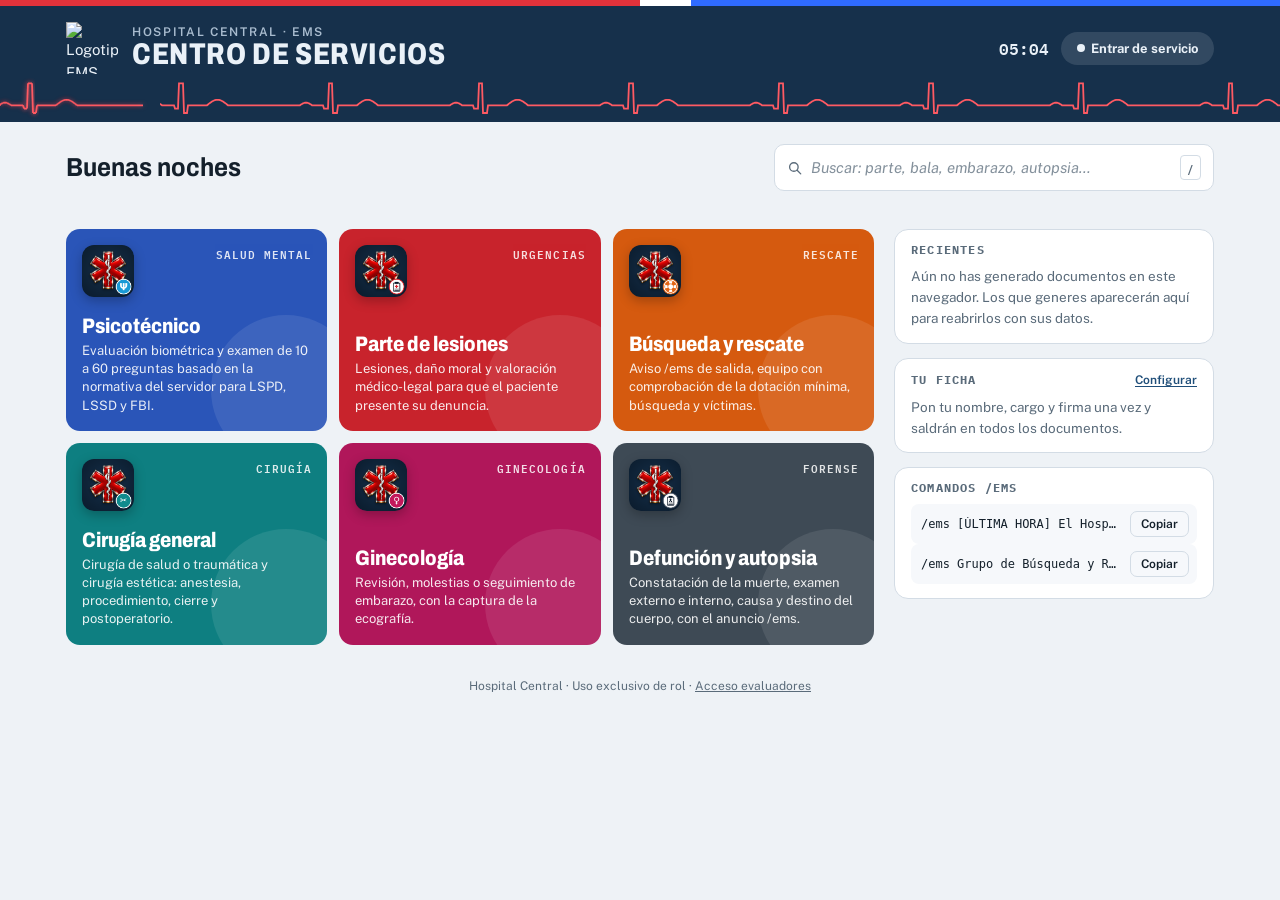
==== commit 67f6ba90: "Home estilo centro de mando y documentos recientes - Home: luces de ambulancia, ECG, reloj y turno, " ====
--- a/index.html
+++ b/index.html
@@ -4,7 +4,7 @@
 <meta charset="utf-8">
 <meta name="viewport" content="width=device-width, initial-scale=1, viewport-fit=cover">
 <title>Servicios Médicos · Hospital Central</title>
-<meta name="description" content="Servicios médicos del Hospital Central (EMS): psicotécnico, parte de lesiones y medicina forense.">
+<meta name="description" content="Centro de servicios del Hospital Central (EMS): psicotécnico, parte de lesiones, rescate, cirugía, ginecología y medicina forense.">
 <!-- App web (inicio en iPhone/Android) -->
 <link rel="manifest" href="manifest.webmanifest">
 <meta name="theme-color" content="#16304B">
@@ -33,53 +33,73 @@
 </head>
 <body>
 <!--APP-->
-<header class="cabecera">
-  <div class="cabecera-in">
-    <img class="cabecera-logo" src="assets/logo-ems.png" alt="Logotipo EMS" width="56" height="56">
-    <div class="cabecera-txt">
-      <span class="cabecera-org">Hospital Central · EMS</span>
-      <h1>Servicios médicos</h1>
+<div class="h-sirena" aria-hidden="true"></div>
+<header class="h-cab">
+  <div class="h-cab-in">
+    <div class="h-cab-fila">
+      <img class="h-logo" src="assets/logo-ems.png" alt="Logotipo EMS" width="52" height="52">
+      <div class="h-titulo"><span>Hospital Central · EMS</span><h1>Centro de servicios</h1></div>
+      <div class="h-turno">
+        <span class="h-reloj" id="h-reloj" aria-label="Hora">--:--</span>
+        <button type="button" class="h-btn-turno fuera" id="h-turno" aria-live="polite">Entrar de servicio</button>
+      </div>
     </div>
   </div>
+  <canvas class="h-ecg" id="h-ecg" height="44" aria-hidden="true"></canvas>
 </header>
 
-<main class="contenedor portal">
-  <p class="portal-intro">Elige el servicio que vas a realizar. Cada uno genera su documento oficial del Hospital Central en PNG o PDF.</p>
-  <div id="areas" class="areas"></div>
+<main class="h-cuerpo">
+  <div class="h-saludo">
+    <h2 id="h-saludo">Hola</h2>
+    <label class="h-buscar" for="h-buscar">
+      <svg viewBox="0 0 24 24" width="18" height="18" aria-hidden="true"><circle cx="10.5" cy="10.5" r="6.5" fill="none" stroke="currentColor" stroke-width="2"/><path d="M15.5 15.5 21 21" stroke="currentColor" stroke-width="2" stroke-linecap="round"/></svg>
+      <input id="h-buscar" type="search" autocomplete="off" placeholder="Buscar: parte, bala, embarazo, autopsia…" aria-describedby="h-buscar-info">
+      <kbd aria-hidden="true">/</kbd>
+    </label>
+  </div>
+  <p class="h-buscar-info" id="h-buscar-info" aria-live="polite"></p>
+
+  <div class="h-rejilla">
+    <nav class="h-baldosas" id="h-baldosas" aria-label="Servicios"></nav>
+
+    <aside class="h-lateral">
+      <section class="h-panel" aria-labelledby="h-rec-tit">
+        <h3 id="h-rec-tit">Recientes <button type="button" class="h-enlace" id="h-rec-borrar" hidden>Borrar</button></h3>
+        <div id="h-recientes"></div>
+      </section>
+
+      <section class="h-panel h-ficha" aria-labelledby="h-ficha-tit">
+        <h3 id="h-ficha-tit">Tu ficha <button type="button" class="h-enlace" id="h-ficha-editar">Editar</button></h3>
+        <div id="h-ficha-ver"></div>
+        <form id="h-ficha-form" class="h-ficha-form" hidden>
+          <label for="hf-nombre">Nombre y apellidos</label>
+          <input id="hf-nombre" autocomplete="off" placeholder="Dr. Nombre Apellido" required>
+          <label for="hf-cargo">Cargo</label>
+          <select id="hf-cargo"></select>
+          <input id="hf-cargo-otro" autocomplete="off" placeholder="Escribe el cargo" aria-label="Cargo (escrito a mano)" hidden>
+          <label for="hf-firma">Firma <small>(si la dejas vacía, se usa el nombre)</small></label>
+          <input id="hf-firma" autocomplete="off" placeholder="Igual que el nombre">
+          <div class="h-ficha-acc"><button type="submit" class="h-btn">Guardar</button><button type="button" class="h-btn h-btn-sec" id="hf-cancelar">Cancelar</button></div>
+        </form>
+        <p class="h-nota">Se usa en todos los documentos de este navegador.</p>
+      </section>
+
+      <section class="h-panel" aria-labelledby="h-cmd-tit">
+        <h3 id="h-cmd-tit">Comandos /ems</h3>
+        <div id="h-comandos"></div>
+      </section>
+    </aside>
+  </div>
   <noscript><p class="aviso">Activa JavaScript para usar los servicios.</p></noscript>
 </main>
 
 <footer class="pie">Hospital Central · Uso exclusivo de rol · <a href="admin.html">Acceso evaluadores</a></footer>
 <!--/APP-->
 
+<script src="js/hospital.js"></script>
 <script src="js/servicios.js"></script>
-<script>
-(() => {
-  const esc = (t) => String(t).replace(/[&<>"]/g, (c) => ({ "&": "&amp;", "<": "&lt;", ">": "&gt;", '"': "&quot;" }[c]));
-  document.getElementById("areas").innerHTML = AREAS.map((a) => {
-    const lista = SERVICIOS_HOSPITAL.filter((s) => s.area === a.id);
-    if (!lista.length) return "";
-    return `<section class="area">
-      <h2 class="area-titulo">${esc(a.nombre)}</h2>
-      <div class="servicios">${lista.map((s) => {
-        const activo = s.estado === "activo";
-        const interior = `
-          <img class="servicio-icono" src="${esc(s.icono)}" alt="" width="64" height="64">
-          <span class="servicio-txt">
-            <span class="servicio-nombre">${esc(s.nombre)}</span>
-            <span class="servicio-desc">${esc(s.desc)}</span>
-            <span class="servicio-pie">
-              <span class="servicio-doc">${esc(s.documento)}</span>
-              ${activo ? `<span class="servicio-ir">Abrir →</span>` : `<span class="servicio-pronto">Próximamente</span>`}
-            </span>
-          </span>`;
-        return activo
-          ? `<a class="servicio" href="${esc(s.href)}">${interior}</a>`
-          : `<div class="servicio es-pronto" aria-disabled="true">${interior}</div>`;
-      }).join("")}</div>
-    </section>`;
-  }).join("");
-})();
-</script>
+<script src="js/protocolos.js"></script>
+<script src="js/recientes.js"></script>
+<script src="js/home.js"></script>
 </body>
 </html>
--- a/css/styles.css
+++ b/css/styles.css
@@ -1,3 +1,6 @@
+/* Firma caligráfica: Pinyon Script (SIL OFL, assets/fuentes/OFL-PinyonScript.txt), alojada en el propio sitio */
+@font-face { font-family: "Pinyon Script"; src: url("../assets/fuentes/PinyonScript-Regular.woff") format("woff"); font-weight: 400; font-style: normal; font-display: swap; }
+
 /* Layout: cabecera institucional azul marino + columna única de formulario clínico, ancho 860px */
 :root {
   --bg: #EEF2F6;
@@ -310,3 +313,169 @@
 .servicio.es-pronto { background: var(--surface-2); cursor: default; }
 .servicio.es-pronto .servicio-icono { filter: grayscale(1); opacity: .6; }
 .servicio.es-pronto .servicio-nombre { color: var(--muted); }
+
+/* ── Páginas de servicio (motor común) ── */
+.pestanas { max-width: 860px; margin: 0 auto; padding: 0 16px; display: flex; gap: 4px; }
+.pestanas button { background: none; border: 0; border-top: 3px solid rgba(255,255,255,.14); color: var(--head-muted); font: 600 14px/1 var(--f-body); padding: 12px 14px 14px; cursor: pointer; flex: 1; text-align: left; }
+.pestanas button.activo { color: var(--head-ink); border-top-color: var(--accent-2); }
+.pestanas button:hover { color: var(--head-ink); }
+.pestanas button[hidden] { display: none; }
+.seg-texto span { font-family: var(--f-body); font-size: 14px; font-weight: 600; }
+.hojas { display: flex; flex-direction: column; gap: 16px; }
+.subir { display: flex; align-items: center; gap: 12px; flex-wrap: wrap; }
+.subir-btn { cursor: pointer; display: inline-flex; align-items: center; }
+.pegar { display: grid; place-items: center; min-height: 120px; padding: 14px; border: 2px dashed var(--line); border-radius: 10px; background: var(--surface-2); cursor: pointer; text-align: center; transition: border-color .12s, background .12s; }
+.pegar:hover { border-color: var(--muted); }
+.pegar:focus-visible, .pegar:focus { outline: none; border-color: var(--accent-2); border-style: solid; background: var(--surface); box-shadow: 0 0 0 3px color-mix(in srgb, var(--accent-2) 25%, transparent); }
+.pegar.arrastrando { border-color: var(--accent-2); background: var(--surface); }
+.pegar.con-imagen { border-style: solid; min-height: 0; padding: 8px; }
+.pegar-txt { display: flex; flex-direction: column; gap: 6px; color: var(--muted); font-size: 13px; max-width: 46ch; }
+.pegar-txt b { color: var(--ink); font-size: 15px; }
+.pegar-txt kbd { font: 600 11px/1 var(--f-mono); padding: 2px 5px; border: 1px solid var(--line); border-bottom-width: 2px; border-radius: 4px; background: var(--surface); color: var(--ink); }
+.pegar-vista { max-width: 100%; max-height: 260px; border-radius: 6px; object-fit: contain; }
+.lesion.lesion-3 { grid-template-columns: 30px minmax(0, 1.2fr) minmax(0, 1.2fr) 40px; grid-template-areas: "n z t x" "n d d x"; }
+.lesion-3 [data-k="zona"] { grid-area: z; } .lesion-3 [data-k="tipo"] { grid-area: t; } .lesion-3 [data-k="desc"] { grid-area: d; }
+.lesion.lesion-3.lesion-marca { grid-template-areas: "n z t x" "n d d x" "n m m x"; }
+.lesion-destacar { grid-area: m; font-weight: 600; }
+.lesion.destacada { border-color: var(--bad); background: color-mix(in srgb, var(--bad) 7%, var(--surface-2)); }
+.lesion.destacada .lesion-num { background: var(--bad); }
+.lesion.destacada .lesion-destacar { color: var(--bad); }
+.lista-equipo { display: flex; flex-direction: column; gap: 10px; }
+.miembro { display: grid; grid-template-columns: minmax(0, 1.4fr) minmax(0, 1fr) auto auto 40px; gap: 10px; align-items: center; padding: 12px; border: 1px solid var(--line); border-radius: 9px; background: var(--surface-2); }
+.miembro input:not([type=checkbox]), .miembro select { background: var(--surface); }
+.miembro .check { font-size: 13px; white-space: nowrap; }
+.mensajes { gap: 12px; }
+.mensaje { display: flex; flex-direction: column; gap: 6px; }
+.mensaje + .mensaje { margin-top: 10px; }
+.mensaje-fila { display: grid; grid-template-columns: minmax(0, 1fr) auto; gap: 10px; align-items: center; }
+.mensaje-fila code, .pc-cmd code { font: 500 13px/1.5 var(--f-mono); background: var(--surface-2); border: 1px solid var(--line); border-radius: 7px; padding: 9px 11px; white-space: pre-wrap; word-break: break-word; min-width: 0; }
+.pc-copiar { border: 1px solid var(--line); background: var(--surface); color: var(--accent); font: 700 12px/1 var(--f-body); padding: 9px 11px; border-radius: 7px; cursor: pointer; white-space: nowrap; }
+.pc-copiar:hover { border-color: var(--accent); }
+.pc-copiar.ok { background: var(--ok-bg); color: var(--ok); border-color: var(--ok); }
+
+/* Protocolo IC */
+.protocolo { gap: 14px; }
+.pc-intro { margin: 0; color: var(--muted); font-size: 14px; }
+.pc-etapas { list-style: none; margin: 0; padding: 0; display: flex; flex-direction: column; gap: 22px; counter-reset: none; }
+.pc-etapa h3 { font: 700 17px/1.3 var(--f-display); display: flex; flex-direction: column; gap: 4px; margin-bottom: 10px; }
+.pc-etapa h3 span { font: 700 11px/1 var(--f-body); letter-spacing: .14em; text-transform: uppercase; color: var(--ems); }
+.pc-etapa ul { list-style: none; margin: 0; padding: 0; display: flex; flex-direction: column; gap: 8px; }
+.pc-cmd { display: grid; grid-template-columns: minmax(0, 1fr) auto; gap: 10px; align-items: center; }
+.pc-cmd code b { color: var(--accent); }
+.pc-nota { font-size: 14px; color: var(--muted); padding: 8px 12px; border-left: 3px solid var(--line); background: var(--surface-2); border-radius: 0 6px 6px 0; }
+.pc-dice { font-size: 14px; font-style: italic; padding: 8px 12px; border-left: 3px solid var(--accent-2); }
+.pc-dice span { display: block; font: 700 11px/1.4 var(--f-body); font-style: normal; letter-spacing: .1em; text-transform: uppercase; color: var(--accent-2); }
+.pc-opcion { border: 1px solid var(--line); border-radius: 9px; padding: 12px; display: flex; flex-direction: column; gap: 8px; }
+.pc-opcion-tit { font-weight: 700; font-size: 14px; color: var(--accent); }
+@media (max-width: 720px) {
+  .lesion.lesion-3 { grid-template-columns: 30px minmax(0, 1fr) 40px; grid-template-areas: "n z x" "n t x" "n d x"; }
+  .lesion.lesion-3.lesion-marca { grid-template-areas: "n z x" "n t x" "n d x" "n m x"; }
+  .miembro { grid-template-columns: minmax(0, 1fr) 40px; }
+  .miembro [data-k="nombre"] { grid-column: 1; } .miembro select { grid-column: 1; }
+  .miembro .check { grid-column: 1; }
+  .miembro .btn-quitar { grid-column: 2; grid-row: 1; }
+  .segmentos.seg-texto { grid-template-columns: repeat(2, minmax(0, 1fr)) !important; }
+}
+@media (max-width: 420px) {
+  .segmentos.seg-texto { grid-template-columns: minmax(0, 1fr) !important; }
+  .pc-copiar { padding: 8px 8px; font-size: 11px; }
+  .mensaje-fila code, .pc-cmd code { font-size: 12px; padding: 8px 9px; }
+}
+.protocolo-plegable summary { cursor: pointer; font: 700 12px/1 var(--f-body); letter-spacing: .14em; text-transform: uppercase; color: var(--accent); }
+.protocolo-plegable[open] summary { margin-bottom: 6px; }
+
+/* ── Rellenado rápido: casos frecuentes, frases y «Otro» ── */
+.casos { margin: 0 0 18px; padding: 16px 18px; border: 1px solid var(--line); border-radius: 12px; background: var(--surface); box-shadow: var(--sombra); }
+.casos-cab h2 { margin: 0 0 4px; font: 600 12px/1.2 var(--f-mono); letter-spacing: .08em; text-transform: uppercase; color: var(--accent); }
+.casos-cab p { margin: 0 0 12px; color: var(--muted); font-size: 13px; }
+.casos-lista { display: grid; grid-template-columns: repeat(auto-fill, minmax(190px, 1fr)); gap: 8px; }
+.caso { display: flex; flex-direction: column; gap: 2px; text-align: left; padding: 10px 12px; border: 1px solid var(--line); border-radius: 9px; background: var(--surface-2); color: var(--ink); cursor: pointer; font: inherit; transition: border-color .12s, background .12s; }
+.caso b { font-size: 14px; }
+.caso span { font-size: 12px; color: var(--muted); line-height: 1.35; }
+.caso:hover { border-color: var(--accent-2); }
+.caso:focus-visible { outline: 2px solid var(--accent-2); outline-offset: 2px; }
+.caso.activo { border-color: var(--accent-2); background: color-mix(in srgb, var(--accent-2) 12%, var(--surface)); }
+.casos-aviso { margin: 10px 0 0; min-height: 1em; color: var(--ok); }
+.frases { display: flex; flex-wrap: wrap; gap: 6px; margin-top: 8px; }
+.frase { padding: 5px 10px; border: 1px dashed var(--line); border-radius: 999px; background: transparent; color: var(--muted); font: 500 12.5px/1.25 var(--f-body, inherit); cursor: pointer; text-align: left; }
+.frase::before { content: "+ "; font-weight: 700; }
+.frase:hover { border-color: var(--accent-2); color: var(--ink); }
+.frase.activa { border-style: solid; border-color: var(--accent-2); background: color-mix(in srgb, var(--accent-2) 14%, var(--surface)); color: var(--ink); }
+.frase.activa::before { content: "✓ "; }
+.frase:focus-visible { outline: 2px solid var(--accent-2); outline-offset: 1px; }
+.otro-texto { margin-top: 8px; }
+@media (max-width: 620px) { .casos-lista { grid-template-columns: 1fr 1fr; } .caso span { display: none; } }
+
+/* ══════════ Home · Centro de servicios (estilo C) ══════════
+   Cabecera azul con luces de ambulancia y ECG; baldosas de color por servicio; columna con recientes, ficha y comandos */
+.aviso-reciente { margin: 0 0 18px; padding: 12px 16px; border-radius: 10px; border: 1px solid var(--accent-2); background: color-mix(in srgb, var(--accent-2) 10%, var(--surface)); color: var(--ink); font-size: 14px; }
+.h-sirena { height: 6px; background: linear-gradient(90deg, #E2323B 0 25%, #FFFFFF 25% 27%, #2F6BFF 27% 52%, #FFFFFF 52% 54%, #E2323B 54% 79%, #FFFFFF 79% 81%, #2F6BFF 81% 100%); background-size: 200% 100%; animation: h-sirena 2.4s linear infinite; }
+@keyframes h-sirena { to { background-position: -200% 0; } }
+.h-cab { background: var(--head-bg); color: var(--head-ink); }
+.h-cab-in { max-width: 1180px; margin: 0 auto; padding-left: max(16px, env(safe-area-inset-left, 0px)); padding-right: max(16px, env(safe-area-inset-right, 0px)); padding-block: 16px 4px; }
+.h-cab-fila { display: flex; align-items: center; gap: 14px; flex-wrap: wrap; }
+.h-logo { width: 52px; height: 52px; flex: none; }
+.h-titulo span { display: block; font: 600 12px/1.2 var(--f-body); letter-spacing: .14em; text-transform: uppercase; color: var(--head-muted); }
+.h-titulo h1 { font: 800 clamp(24px, 3.2vw, 30px)/1.05 var(--f-display); font-stretch: 80%; text-transform: uppercase; letter-spacing: .02em; color: var(--head-ink); }
+.h-turno { margin-left: auto; display: flex; align-items: center; gap: 12px; }
+.h-reloj { font: 600 16px var(--f-mono); color: var(--head-ink); font-variant-numeric: tabular-nums; }
+.h-btn-turno { border: 0; border-radius: 999px; padding: 9px 16px; font: 700 13px var(--f-body); cursor: pointer; background: #2BB673; color: #062314; display: inline-flex; gap: 6px; align-items: center; font-variant-numeric: tabular-nums; }
+.h-btn-turno::before { content: ""; width: 8px; height: 8px; border-radius: 50%; background: currentColor; }
+.h-btn-turno span { font-family: var(--f-mono); }
+.h-btn-turno.fuera { background: rgba(255,255,255,.12); color: var(--head-ink); }
+.h-btn-turno:focus-visible { outline: 2px solid #FFFFFF; outline-offset: 2px; }
+.h-ecg { display: block; width: 100%; height: 44px; }
+.h-cuerpo { max-width: 1180px; margin: 0 auto; padding-left: max(16px, env(safe-area-inset-left, 0px)); padding-right: max(16px, env(safe-area-inset-right, 0px)); padding-block: 22px 32px; display: grid; gap: 14px; }
+.h-saludo { display: flex; flex-wrap: wrap; gap: 12px 20px; align-items: center; justify-content: space-between; }
+.h-saludo h2 { font: 700 clamp(21px, 2.6vw, 26px)/1.2 var(--f-display); font-stretch: 90%; color: var(--ink); }
+.h-buscar { flex: 1 1 280px; max-width: 440px; display: flex; align-items: center; gap: 8px; background: var(--surface); border: 1px solid var(--line); border-radius: 10px; padding: 0 12px; color: var(--muted); }
+.h-buscar:focus-within { border-color: var(--accent-2); box-shadow: 0 0 0 3px color-mix(in srgb, var(--accent-2) 22%, transparent); }
+.h-buscar input { border: 0; outline: 0; background: transparent; padding: 11px 0; font: inherit; color: var(--ink); width: 100%; min-width: 0; }
+.h-buscar input::-webkit-search-cancel-button { display: none; }
+.h-buscar kbd { font: 600 11px var(--f-mono); border: 1px solid var(--line); border-radius: 4px; padding: 2px 6px; }
+.h-buscar-info { margin: -6px 0 0; min-height: 1.2em; font-size: 13px; color: var(--muted); }
+.h-rejilla { display: grid; grid-template-columns: minmax(0, 1fr) 320px; gap: 20px; align-items: start; }
+.h-baldosas { display: grid; grid-template-columns: repeat(3, minmax(0, 1fr)); gap: 12px; }
+.h-baldosa { --c: #334; position: relative; overflow: hidden; display: grid; align-content: space-between; gap: 18px; min-height: 172px; padding: 16px; border-radius: 14px; background: var(--c); color: #FFFFFF; text-decoration: none; transition: transform .15s, box-shadow .15s, opacity .15s, filter .15s; }
+.h-baldosa::after { content: ""; position: absolute; right: -34px; bottom: -34px; width: 150px; height: 150px; border-radius: 50%; background: rgba(255,255,255,.09); pointer-events: none; }
+.h-baldosa:hover, .h-baldosa:focus-visible { transform: translateY(-3px); box-shadow: 0 12px 26px color-mix(in srgb, var(--c) 42%, transparent); outline: none; }
+.h-baldosa:focus-visible { box-shadow: 0 0 0 3px var(--bg), 0 0 0 5px var(--c); }
+.h-baldosa.apagada { opacity: .22; filter: grayscale(.6); }
+.h-baldosa img { width: 52px; height: 52px; border-radius: 12px; box-shadow: 0 4px 12px rgba(0,0,0,.25); }
+.h-baldosa .h-txt { position: relative; z-index: 1; display: grid; gap: 4px; }
+.h-baldosa b { font: 800 21px/1.1 var(--f-display); font-stretch: 85%; }
+.h-baldosa .h-txt span { font-size: 13px; line-height: 1.4; opacity: .9; }
+.h-area { position: absolute; top: 15px; right: 15px; font: 600 10.5px var(--f-mono); letter-spacing: .1em; text-transform: uppercase; opacity: .85; text-align: right; max-width: 55%; }
+.h-lateral { display: grid; gap: 14px; min-width: 0; }
+.h-panel { min-width: 0; background: var(--surface); border: 1px solid var(--line); border-radius: 14px; padding: 14px 16px; display: grid; grid-template-columns: minmax(0, 1fr); gap: 10px; }
+.h-panel h3 { display: flex; justify-content: space-between; align-items: center; gap: 8px; font: 700 12px/1 var(--f-mono); letter-spacing: .1em; text-transform: uppercase; color: var(--muted); }
+.h-enlace { border: 0; background: none; padding: 0; font: 600 12px var(--f-body); letter-spacing: 0; text-transform: none; color: var(--accent); cursor: pointer; text-decoration: underline; text-underline-offset: 2px; }
+.h-vacio { margin: 0; color: var(--muted); font-size: 13.5px; }
+.h-reciente { display: grid; grid-template-columns: 6px minmax(0, 1fr) auto; gap: 10px; align-items: center; padding: 7px 0; border-top: 1px solid var(--line); }
+.h-reciente:first-child { border-top: 0; padding-top: 0; }
+.h-reciente i { width: 6px; height: 34px; border-radius: 3px; background: var(--c); }
+.h-reciente b { display: block; font-size: 13.5px; overflow: hidden; text-overflow: ellipsis; white-space: nowrap; }
+.h-reciente span { color: var(--muted); font-size: 12px; }
+.h-btn-mini { border: 1px solid var(--line); background: var(--surface-2); color: var(--ink); border-radius: 7px; padding: 5px 10px; font: 600 12px var(--f-body); cursor: pointer; text-decoration: none; white-space: nowrap; }
+.h-btn-mini:hover { border-color: var(--accent-2); }
+.h-btn-mini.ok { border-color: var(--ok); color: var(--ok); }
+.h-ficha .h-firma { font: 400 36px/1.15 "Pinyon Script", "Edwardian Script ITC", cursive; color: #1D3A8A; overflow: hidden; text-overflow: ellipsis; white-space: nowrap; }
+.h-ficha #h-ficha-ver b { display: block; font-size: 14px; }
+.h-ficha #h-ficha-ver span { color: var(--muted); font-size: 13px; }
+.h-nota { margin: 0; font-size: 12px; color: var(--muted); }
+.h-ficha-form { display: grid; gap: 6px; }
+.h-ficha-form label { font-size: 12.5px; font-weight: 600; color: var(--ink); }
+.h-ficha-form label small { font-weight: 400; color: var(--muted); }
+.h-ficha-form input, .h-ficha-form select { font: inherit; padding: 8px 10px; border: 1px solid var(--line); border-radius: 8px; background: var(--surface-2); color: var(--ink); min-width: 0; }
+.h-ficha-acc { display: flex; gap: 8px; margin-top: 6px; }
+.h-btn { border: 0; border-radius: 8px; padding: 8px 14px; font: 700 13px var(--f-body); background: var(--accent); color: var(--accent-ink, #FFFFFF); cursor: pointer; }
+.h-btn-sec { background: var(--surface-2); color: var(--ink); border: 1px solid var(--line); }
+.h-cmd { display: flex; gap: 8px; align-items: center; justify-content: space-between; font: 500 12px var(--f-mono); background: var(--surface-2); border-radius: 8px; padding: 7px 8px 7px 10px; }
+.h-cmd code { min-width: 0; overflow: hidden; text-overflow: ellipsis; white-space: nowrap; color: var(--ink); }
+@media (prefers-color-scheme: dark) { :root:not([data-theme="light"]) .h-ficha .h-firma { color: #9DB8FF; } }
+@media (max-width: 900px) { .h-rejilla { grid-template-columns: 1fr; } .h-baldosas { grid-template-columns: repeat(2, minmax(0, 1fr)); } }
+@media (max-width: 460px) {
+  .h-baldosa { min-height: 128px; gap: 12px; padding: 14px; } .h-baldosa .h-txt span, .h-area { display: none; } .h-baldosa b { font-size: 18px; }
+  .h-turno { margin-left: 0; width: 100%; justify-content: space-between; } .h-saludo h2 { font-size: 20px; }
+}
+@media (prefers-reduced-motion: reduce) { .h-sirena { animation: none; } .h-baldosa { transition: none; } }
